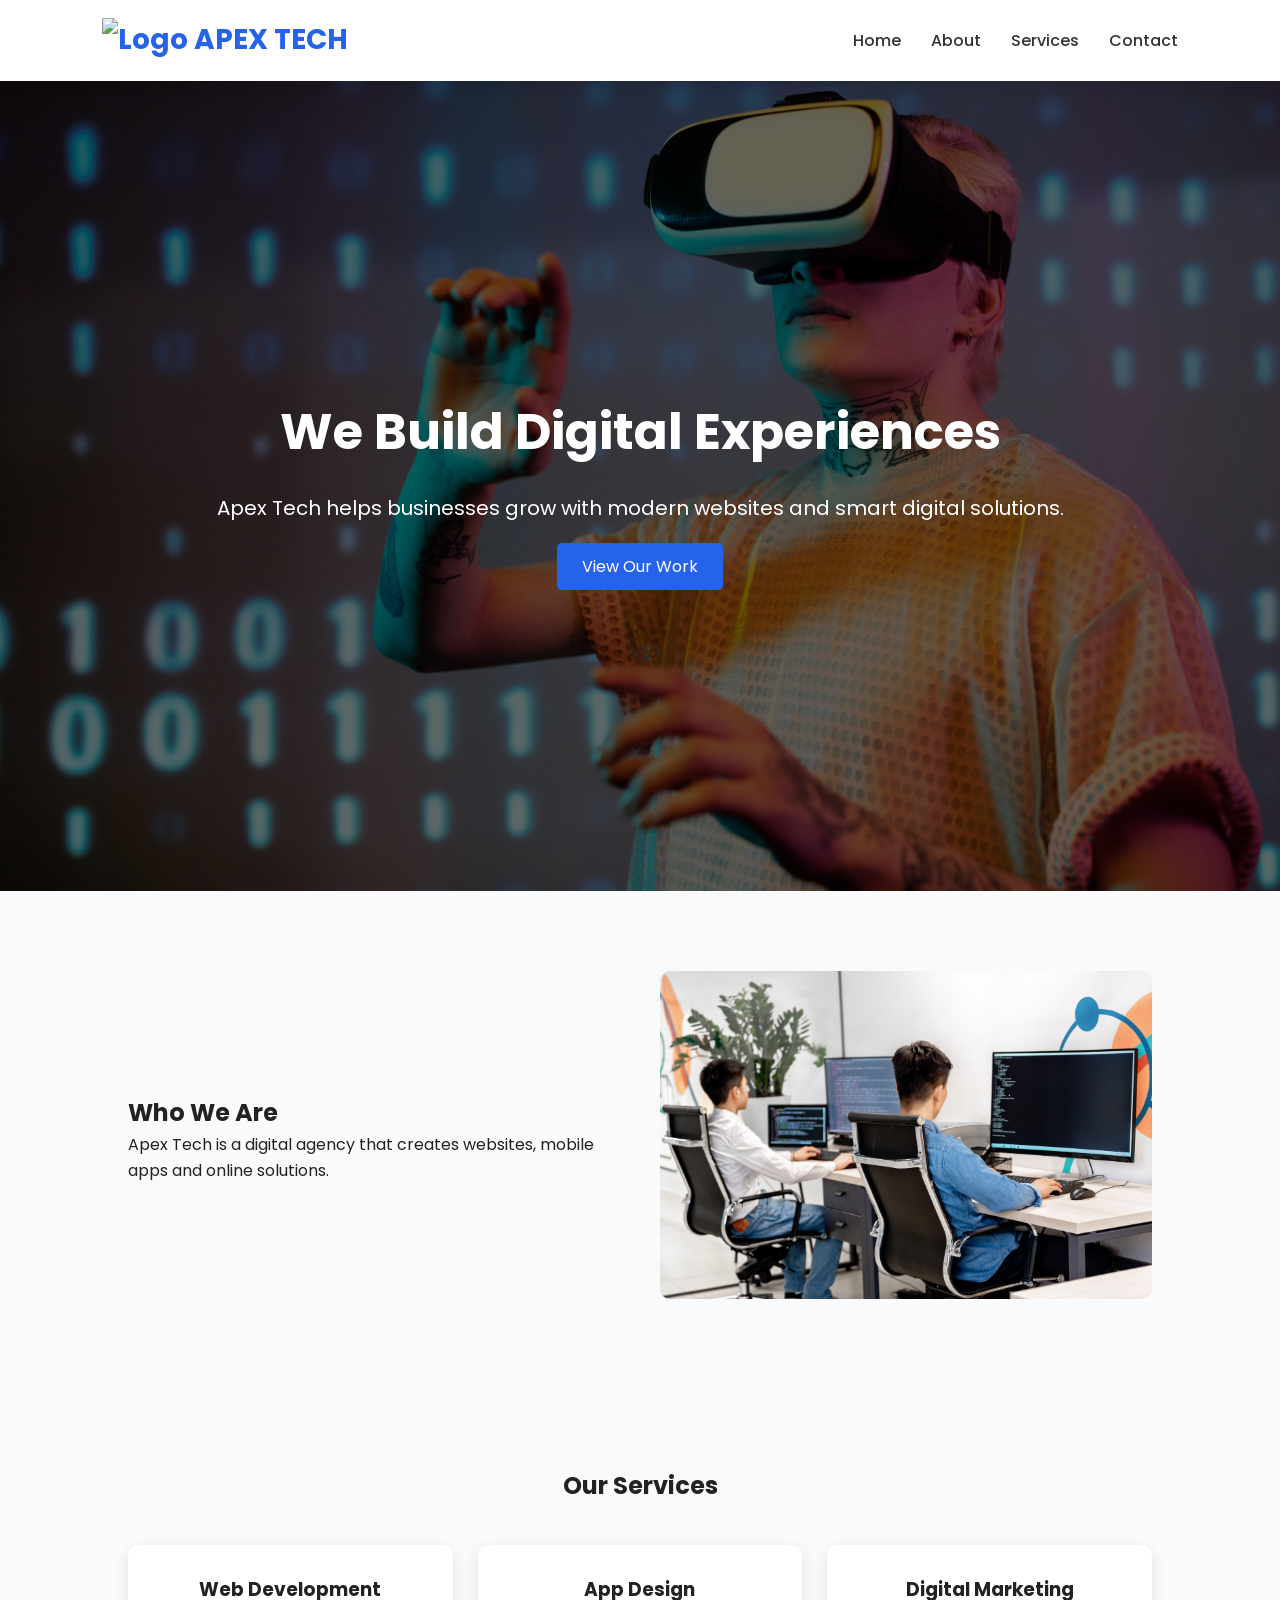
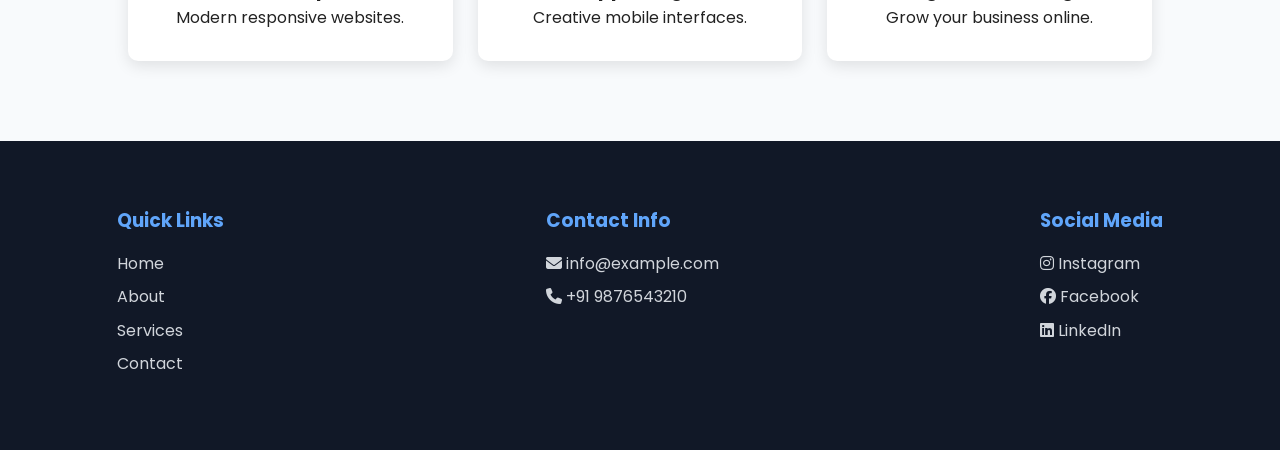
==== index.html @ 0c4db09b "Add files via upload" ====
<!DOCTYPE html>
<html lang="en">
<head>
    <meta charset="UTF-8">
    <meta name="viewport" content="width=device-width, initial-scale=1.0">
    <title>Agency Website</title>


    <link rel="stylesheet" href="css/style.css">
    <link rel="stylesheet" href="https://cdnjs.cloudflare.com/ajax/libs/font-awesome/6.7.2/css/all.min.css">
</head>
<body>

    <!--Navbar-->
   <nav class="navbar">

    <div class="logo">
        <img src="assets/logo.png" alt="Logo">
        <span>APEX TECH</span>
    </div>

    <ul class="nav-links">
        <li><a href="index.html">Home</a></li>
        <li><a href="about.html">About</a></li>
        <li><a href="services.html">Services</a></li>
        <li><a href="contact.html">Contact</a></li>
    </ul>

</nav>
  

   <!-- Hero Section -->

<section class="hero">

    <div class="hero-content">

        <h1>We Build Digital Experiences</h1>

        <p>
            Apex Tech helps businesses grow with modern websites
            and smart digital solutions.
        </p>

        <a href="#" class="hero-btn">View Our Work</a>

    </div>

</section>

<!-- About Section -->

<section class="about">

    <div class="about-text">

        <h2>Who We Are</h2>

        <p>
            Apex Tech is a digital agency that creates websites,
            mobile apps and online solutions.
        </p>

    </div>

    <div class="about-image">

        <img src="assets/about.jpg" alt="About">

    </div>

</section>

<!-- Services -->

<section class="services">

    <h2>Our Services</h2>

    <div class="service-grid">

        <div class="card">
            <h3>Web Development</h3>
            <p>Modern responsive websites.</p>
        </div>

        <div class="card">
            <h3>App Design</h3>
            <p>Creative mobile interfaces.</p>
        </div>

        <div class="card">
            <h3>Digital Marketing</h3>
            <p>Grow your business online.</p>
        </div>

    </div>

</section>

    <!--Footer-->
    <footer class="footer">
        <div class="footer-section">
            <h3>Quick Links</h3>
            <p>Home</p>
            <p>About</p>
            <p>Services</p>
            <p>Contact</p>
        </div>

        <div class="footer-section">
            <h3>Contact Info</h3>
            <p><i class="fa-solid fa-envelope"></i> info@example.com</p>
            <p><i class="fa-solid fa-phone"></i> +91 9876543210</p>
        </div>

        <div class="footer-section">
         <h3>Social Media</h3>
           <p><i class="fa-brands fa-instagram"></i> Instagram</p>
           <p><i class="fa-brands fa-facebook"></i> Facebook</p>
           <p><i class="fa-brands fa-linkedin"></i> LinkedIn</p>
        </div>
    </footer>


    <script src="js/script.js"></script>

</body>
</html>
---- css/style.css ----
@import url('https://fonts.googleapis.com/css2?family=Poppins:wght@300;400;500;600;700&display=swap');


* {
    margin: 0;
    padding: 0;
    box-sizing: border-box;
}


body {
    font-family: 'Poppins', sans-serif;
    background-color: #f8fafc;
    color: #222;
    line-height: 1.6;
}



.navbar {
    display: flex;
    justify-content: space-between;
    align-items: center;

    padding: 18px 8%;
    background: #ffffff;

    box-shadow: 0 2px 15px rgba(0, 0, 0, 0.08);

    position: sticky;
    top: 0;
}

.logo {
    font-size: 28px;
    font-weight: 700;
    color: #2563eb;
    cursor: pointer;
}

.nav-links {
    display: flex;
    list-style: none;
    gap: 30px;
}

.nav-links a {
    text-decoration: none;
    color: #333;
    font-weight: 500;
    transition: 0.3s;
}

.nav-links a:hover {
    color: #2563eb;
}



.content h1 {
    font-size: 45px;
    margin-bottom: 20px;
}

.content p {
    font-size: 18px;
    color: #666;
}


.footer {
    display: flex;
    justify-content: space-between;
    flex-wrap: wrap;

    padding: 50px 8%;

    background-color: #111827;
    color: white;
}

.footer-section {
    margin: 15px;
}

.footer-section h3 {
    margin-bottom: 15px;
    color: #60a5fa;
}

.footer-section p {
    margin-bottom: 8px;
    color: #d1d5db;
    cursor: pointer;
    transition: 0.3s;
}

.footer-section p:hover {
    color: white;
}


@media (max-width: 768px) {

    .navbar {
        flex-direction: column;
        gap: 15px;
    }

    .nav-links {
        flex-direction: column;
        align-items: center;
        gap: 15px;
    }

    .content h1 {
        font-size: 32px;
    }

    .footer {
        flex-direction: column;
        text-align: center;
    }
}


.hero {
    height: 90vh;
    background: linear-gradient(rgba(0,0,0,0.6),
    rgba(0,0,0,0.6)),
    url("../assets/hero.jpg");

    background-size: cover;
    background-position: center;

    display: flex;
    justify-content: center;
    align-items: center;

    text-align: center;
    color: white;
}

.hero-content h1{
    font-size: 50px;
    margin-bottom: 20px;
}

.hero-content p{
    font-size: 20px;
    margin-bottom: 30px;
}

.hero-btn{
    text-decoration: none;
    background: #2563eb;
    color: white;
    padding: 12px 25px;
    border-radius: 5px;
}

.hero-btn:hover{
    background: #1d4ed8;
}


.about{
    display: flex;
    justify-content: space-between;
    align-items: center;

    gap: 40px;

    padding: 80px 10%;
}

.about-text{
    flex: 1;
}

.about-image{
    flex: 1;
}

.about-image img{
    width: 100%;
    border-radius: 10px;
}


.services{
    padding: 80px 10%;
    text-align: center;
}

.services h2{
    margin-bottom: 40px;
}

.service-grid{
    display: grid;

    grid-template-columns:
    repeat(auto-fit,minmax(250px,1fr));

    gap: 25px;
}

.card{
    background: white;
    padding: 30px;
    border-radius: 10px;

    box-shadow: 0 5px 15px rgba(0,0,0,0.1);
}

.card:hover{
    transform: translateY(-5px);
}


@media(max-width:768px){

    .about{
        flex-direction: column;
    }

    .hero-content h1{
        font-size: 35px;
    }

}
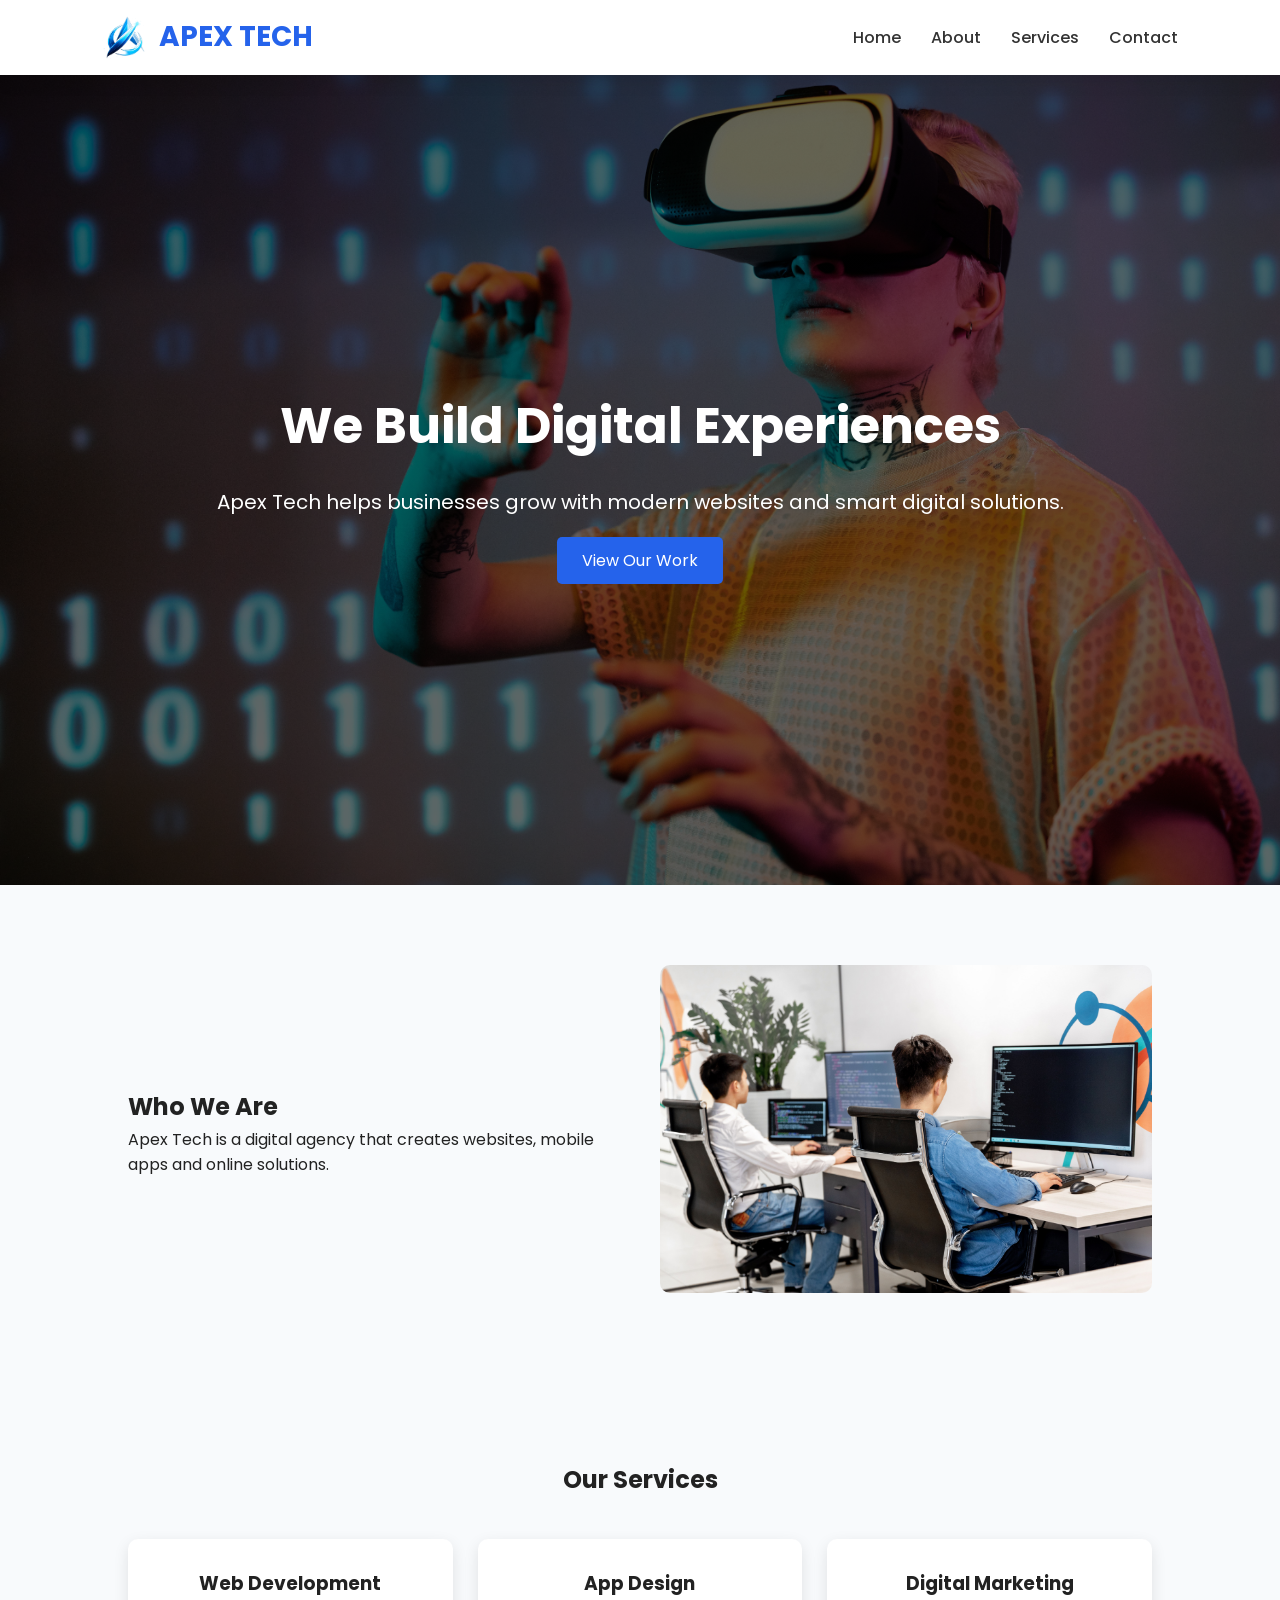
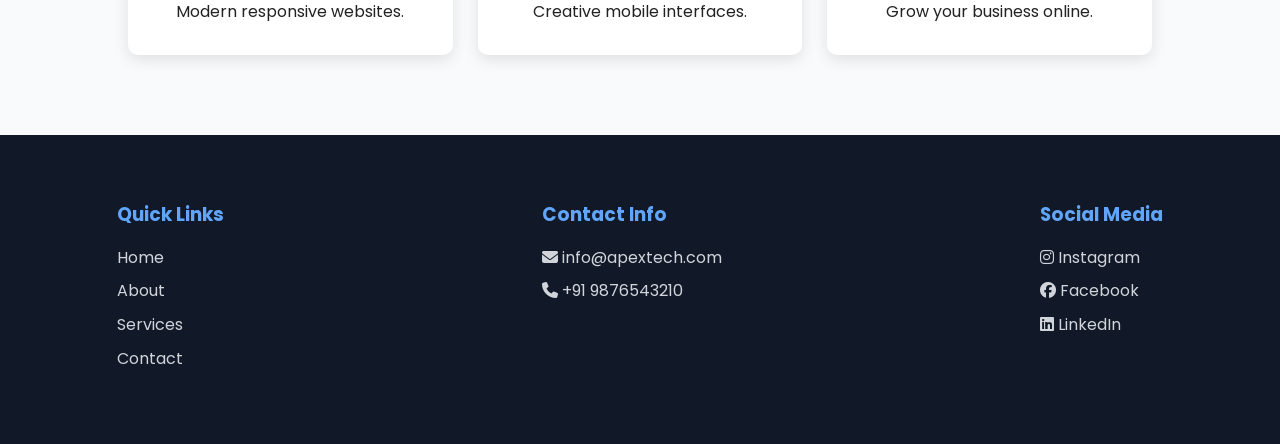
==== commit 24eaea26: "day 4" ====
--- a/index.html
+++ b/index.html
@@ -110,7 +110,7 @@
 
         <div class="footer-section">
             <h3>Contact Info</h3>
-            <p><i class="fa-solid fa-envelope"></i> info@example.com</p>
+            <p><i class="fa-solid fa-envelope"></i> info@apextech.com</p>
             <p><i class="fa-solid fa-phone"></i> +91 9876543210</p>
         </div>
 
--- a/css/style.css
+++ b/css/style.css
@@ -17,26 +17,40 @@
 
 
 
-.navbar {
+.navbar{
     display: flex;
     justify-content: space-between;
     align-items: center;
 
-    padding: 18px 8%;
-    background: #ffffff;
-
-    box-shadow: 0 2px 15px rgba(0, 0, 0, 0.08);
+    padding: 15px 8%;
+
+    background: rgba(255,255,255,0.95);
+
+    backdrop-filter: blur(10px);
+
+    box-shadow: 0 4px 20px rgba(0,0,0,0.08);
 
     position: sticky;
     top: 0;
-}
-
-.logo {
+    z-index: 1000;
+}
+
+.logo{
+    display: flex;
+    align-items: center;
+    gap: 12px;
+
     font-size: 28px;
     font-weight: 700;
     color: #2563eb;
-    cursor: pointer;
-}
+}
+
+.logo img{
+   width: 45px;
+    height: 45px;
+    object-fit: contain;
+}
+
 
 .nav-links {
     display: flex;
@@ -53,18 +67,6 @@
 
 .nav-links a:hover {
     color: #2563eb;
-}
-
-
-
-.content h1 {
-    font-size: 45px;
-    margin-bottom: 20px;
-}
-
-.content p {
-    font-size: 18px;
-    color: #666;
 }
 
 
@@ -229,4 +231,218 @@
         font-size: 35px;
     }
 
+}
+
+@media(max-width:768px){
+
+    .about{
+        flex-direction: column;
+    }
+
+    .hero-content h1{
+        font-size: 35px;
+    }
+
+}
+
+/* About & Services Banner */
+
+.page-banner{
+    text-align: center;
+    padding: 80px 20px;
+    background: #2563eb;
+    color: white;
+}
+
+.page-banner h1{
+    margin-bottom: 10px;
+}
+
+/* About Company */
+
+.about-company{
+    padding: 80px 10%;
+}
+
+.about-company h2{
+    margin-bottom: 15px;
+    color: #0051ff;
+}
+
+.about-company p{
+    margin-bottom: 30px;
+}
+
+/* Team Section */
+
+.team{
+    padding: 80px 10%;
+    text-align: center;
+}
+
+.team-grid{
+    display: grid;
+    grid-template-columns: repeat(auto-fit, minmax(220px,1fr));
+    gap: 25px;
+    margin-top: 40px;
+}
+
+.team img{
+    width: 100%;
+    border-radius: 10px;
+    margin-bottom: 15px;
+}
+
+/* Process Section */
+
+.process{
+    padding: 80px 10%;
+    text-align: center;
+}
+
+.process-container{
+    display: flex;
+    justify-content: space-between;
+    gap: 20px;
+    flex-wrap: wrap;
+    margin-top: 40px;
+}
+
+.step{
+    flex: 1;
+    min-width: 220px;
+    background: white;
+    padding: 20px;
+    border-radius: 10px;
+    box-shadow: 0 5px 15px rgba(0,0,0,0.1);
+}
+
+.step h3{
+    margin-bottom: 10px;
+}
+
+/* Contact Page */
+
+.contact-section{
+    display:flex;
+    justify-content:space-between;
+    gap:40px;
+
+    padding:80px 10%;
+    flex-wrap:wrap;
+}
+
+.contact-form{
+    flex:1;
+    min-width:300px;
+}
+
+.contact-info{
+    flex: 1;
+    min-width: 250px;
+
+    background: white;
+    padding: 30px;
+    border-radius: 10px;
+
+    box-shadow: 0 5px 15px rgba(0,0,0,0.1);
+
+    height: fit-content;
+}
+
+
+.contact-info h2{
+    margin-bottom: 20px;
+    color: #2563eb;
+}
+
+.contact-info p{
+    margin-bottom: 15px;
+    font-size: 18px;
+}
+
+.contact-form form{
+    display:flex;
+    flex-direction:column;
+    gap:15px;
+}
+
+.contact-form input,
+.contact-form textarea{
+
+    width:100%;
+
+    padding:14px;
+
+    border:1px solid #d1d5db;
+
+    border-radius:8px;
+
+    font-family:'Poppins',sans-serif;
+
+    outline:none;
+
+    transition:0.3s;
+}
+
+.contact-form input:focus,
+.contact-form textarea:focus{
+
+    border-color:#2563eb;
+
+    box-shadow:0 0 5px rgba(37,99,235,0.3);
+}
+
+.map-section{
+    padding:0 10% 80px;
+}
+
+.map-section iframe{
+    width:100%;
+    height:400px;
+    border:none;
+    border-radius:10px;
+}
+
+/* Mobile Responsive */
+
+@media(max-width:768px){
+
+    .contact-section{
+        flex-direction:column;
+    }
+
+    .process-container{
+        flex-direction:column;
+    }
+
+    .hero-content h1{
+        font-size:35px;
+    }
+
+    .hero-content p{
+        font-size:16px;
+    }
+
+    .page-banner h1{
+        font-size:32px;
+    }
+
+    .services,
+    .team,
+    .about-company,
+    .contact-section{
+        padding:60px 5%;
+
+            .logo{
+        flex-direction: column;
+        text-align: center;
+    }
+
+    .logo img{
+        width: 60px;
+        height: 60px;
+    }
+    }
+
 }
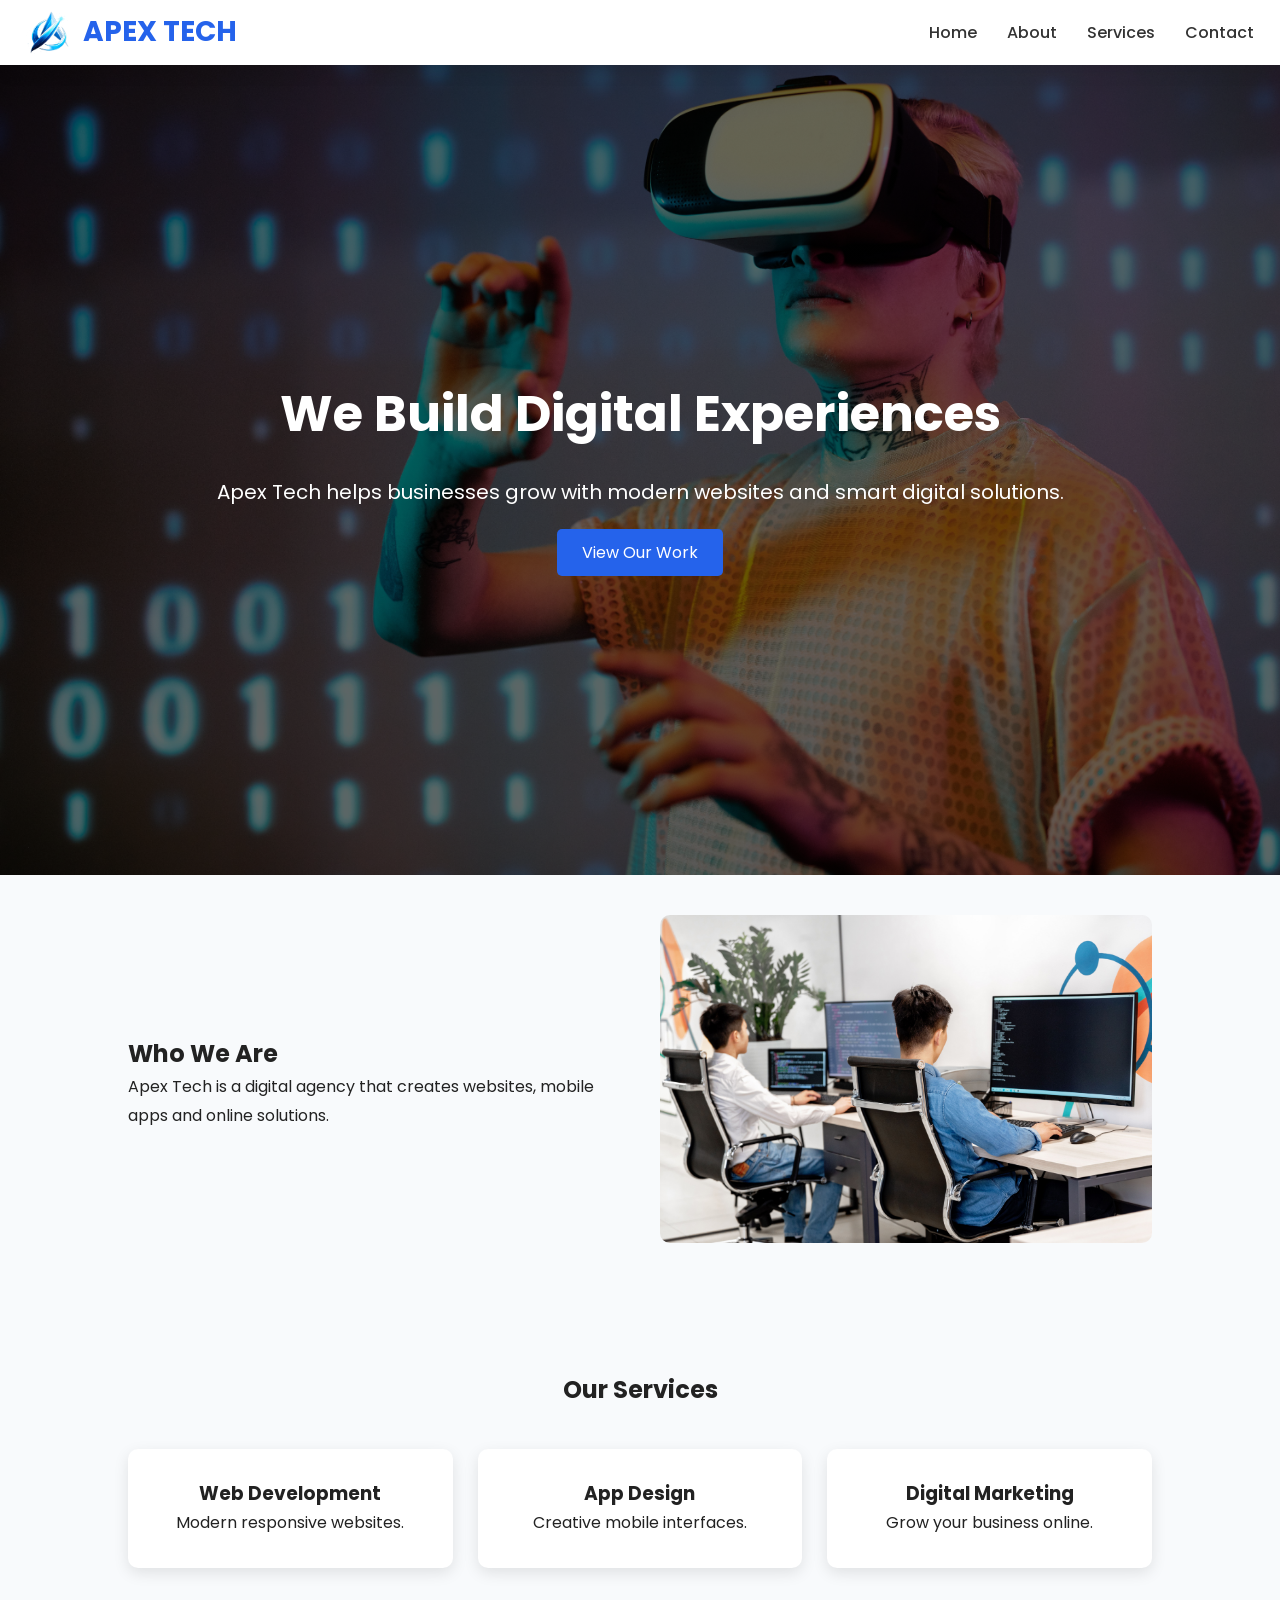
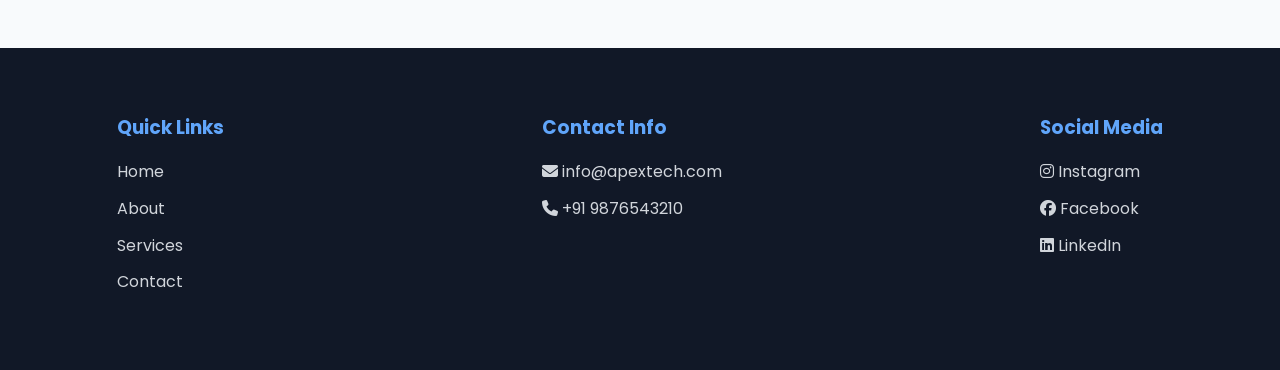
==== commit 111432ee: "day 5 complete" ====
--- a/index.html
+++ b/index.html
@@ -1,129 +1,131 @@
-<!DOCTYPE html>
+<!doctype html>
 <html lang="en">
-<head>
-    <meta charset="UTF-8">
-    <meta name="viewport" content="width=device-width, initial-scale=1.0">
+  <head>
+    <!-- Meta Information -->
+    <meta charset="UTF-8" />
+    <meta name="viewport" content="width=device-width, initial-scale=1.0" />
+
+    <!-- Page Title -->
     <title>Agency Website</title>
 
+    <!-- External CSS File -->
+    <link rel="stylesheet" href="css/style.css" />
 
-    <link rel="stylesheet" href="css/style.css">
-    <link rel="stylesheet" href="https://cdnjs.cloudflare.com/ajax/libs/font-awesome/6.7.2/css/all.min.css">
-</head>
-<body>
+    <!-- Font Awesome Icons -->
+    <link
+      rel="stylesheet"
+      href="https://cdnjs.cloudflare.com/ajax/libs/font-awesome/6.7.2/css/all.min.css"
+    />
+  </head>
 
-    <!--Navbar-->
-   <nav class="navbar">
+  <body>
+    <!-- Navbar Start -->
+    <nav class="navbar">
+      <div class="logo">
+        <img src="assets/logo.png" alt="Logo" />
+        <span>APEX TECH</span>
+      </div>
 
-    <div class="logo">
-        <img src="assets/logo.png" alt="Logo">
-        <span>APEX TECH</span>
-    </div>
-
-    <ul class="nav-links">
+      <ul class="nav-links">
         <li><a href="index.html">Home</a></li>
         <li><a href="about.html">About</a></li>
         <li><a href="services.html">Services</a></li>
         <li><a href="contact.html">Contact</a></li>
-    </ul>
+      </ul>
+    </nav>
+    <!-- Navbar End -->
 
-</nav>
-  
-
-   <!-- Hero Section -->
-
-<section class="hero">
-
-    <div class="hero-content">
-
+    <!-- Hero Section Start -->
+    <section class="hero">
+      <div class="hero-content">
         <h1>We Build Digital Experiences</h1>
 
         <p>
-            Apex Tech helps businesses grow with modern websites
-            and smart digital solutions.
+          Apex Tech helps businesses grow with modern websites and smart digital
+          solutions.
         </p>
 
-        <a href="#" class="hero-btn">View Our Work</a>
+        <a href="services.html" class="hero-btn">View Our Work</a>
+      </div>
+    </section>
+    <!-- Hero Section End -->
 
-    </div>
-
-</section>
-
-<!-- About Section -->
-
-<section class="about">
-
-    <div class="about-text">
-
+    <!-- About Section Start -->
+    <section class="about">
+      <div class="about-text">
         <h2>Who We Are</h2>
 
         <p>
-            Apex Tech is a digital agency that creates websites,
-            mobile apps and online solutions.
+          Apex Tech is a digital agency that creates websites, mobile apps and
+          online solutions.
         </p>
+      </div>
 
-    </div>
+      <div class="about-image">
+        <img src="assets/about.jpg" alt="About" />
+      </div>
+    </section>
+    <!-- About Section End -->
 
-    <div class="about-image">
+    <!-- Services Section Start -->
+    <section class="services">
+      <h2>Our Services</h2>
 
-        <img src="assets/about.jpg" alt="About">
-
-    </div>
-
-</section>
-
-<!-- Services -->
-
-<section class="services">
-
-    <h2>Our Services</h2>
-
-    <div class="service-grid">
-
+      <div class="service-grid">
+        <!-- Service Card 1 -->
         <div class="card">
-            <h3>Web Development</h3>
-            <p>Modern responsive websites.</p>
+          <h3>Web Development</h3>
+          <p>Modern responsive websites.</p>
         </div>
 
+        <!-- Service Card 2 -->
         <div class="card">
-            <h3>App Design</h3>
-            <p>Creative mobile interfaces.</p>
+          <h3>App Design</h3>
+          <p>Creative mobile interfaces.</p>
         </div>
 
+        <!-- Service Card 3 -->
         <div class="card">
-            <h3>Digital Marketing</h3>
-            <p>Grow your business online.</p>
+          <h3>Digital Marketing</h3>
+          <p>Grow your business online.</p>
         </div>
+      </div>
+    </section>
+    <!-- Services Section End -->
 
-    </div>
+    <!-- Footer Start -->
+    <footer class="footer">
+      <!-- Quick Links -->
+      <div class="footer-section">
+        <h3>Quick Links</h3>
 
-</section>
+        <p>Home</p>
+        <p>About</p>
+        <p>Services</p>
+        <p>Contact</p>
+      </div>
 
-    <!--Footer-->
-    <footer class="footer">
-        <div class="footer-section">
-            <h3>Quick Links</h3>
-            <p>Home</p>
-            <p>About</p>
-            <p>Services</p>
-            <p>Contact</p>
-        </div>
+      <!-- Contact Information -->
+      <div class="footer-section">
+        <h3>Contact Info</h3>
 
-        <div class="footer-section">
-            <h3>Contact Info</h3>
-            <p><i class="fa-solid fa-envelope"></i> info@apextech.com</p>
-            <p><i class="fa-solid fa-phone"></i> +91 9876543210</p>
-        </div>
+        <p><i class="fa-solid fa-envelope"></i> info@apextech.com</p>
 
-        <div class="footer-section">
-         <h3>Social Media</h3>
-           <p><i class="fa-brands fa-instagram"></i> Instagram</p>
-           <p><i class="fa-brands fa-facebook"></i> Facebook</p>
-           <p><i class="fa-brands fa-linkedin"></i> LinkedIn</p>
-        </div>
+        <p><i class="fa-solid fa-phone"></i> +91 9876543210</p>
+      </div>
+
+      <!-- Social Media Links -->
+      <div class="footer-section">
+        <h3>Social Media</h3>
+
+        <p><i class="fa-brands fa-instagram"></i> Instagram</p>
+        <p><i class="fa-brands fa-facebook"></i> Facebook</p>
+        <p><i class="fa-brands fa-linkedin"></i> LinkedIn</p>
+      </div>
     </footer>
+    <!-- Footer End -->
 
-
+    <!-- JavaScript File -->
     <script src="js/script.js"></script>
-
-</body>
-</html>+  </body>
+</html>
--- a/css/style.css
+++ b/css/style.css
@@ -1,448 +1,436 @@
-@import url('https://fonts.googleapis.com/css2?family=Poppins:wght@300;400;500;600;700&display=swap');
-
+@import url("https://fonts.googleapis.com/css2?family=Poppins:wght@300;400;500;600;700&display=swap");
 
 * {
-    margin: 0;
-    padding: 0;
-    box-sizing: border-box;
-}
-
+  margin: 0;
+  padding: 0;
+  box-sizing: border-box;
+}
 
 body {
-    font-family: 'Poppins', sans-serif;
-    background-color: #f8fafc;
-    color: #222;
-    line-height: 1.6;
-}
-
-
-
-.navbar{
-    display: flex;
-    justify-content: space-between;
+  font-family: "Poppins", sans-serif;
+  background-color: #f8fafc;
+  color: #222;
+  line-height: 1.6;
+}
+
+.navbar {
+  display: flex;
+  justify-content: space-between;
+  align-items: center;
+
+  padding: 10px 2%;
+
+  background: rgba(255, 255, 255, 0.95);
+
+  backdrop-filter: blur(10px);
+
+  box-shadow: 0 4px 20px rgba(0, 0, 0, 0.08);
+
+  position: sticky;
+  top: 0;
+  z-index: 1000;
+}
+
+.logo {
+  display: flex;
+  align-items: center;
+  gap: 12px;
+
+  font-size: 28px;
+  font-weight: 700;
+  color: #2563eb;
+}
+
+.logo img {
+  width: 45px;
+  height: 45px;
+  object-fit: contain;
+}
+
+.nav-links {
+  display: flex;
+  list-style: none;
+  gap: 30px;
+}
+
+.nav-links a {
+  text-decoration: none;
+  color: #333;
+  font-weight: 500;
+
+  transition: all 0.3s ease;
+}
+
+.nav-links a:hover {
+  color: #2563eb;
+  transform: translateY(-2px);
+}
+
+.footer {
+  display: flex;
+  justify-content: space-between;
+  flex-wrap: wrap;
+
+  padding: 50px 8%;
+
+  background-color: #111827;
+  color: white;
+}
+
+.footer-section {
+  margin: 15px;
+}
+
+.footer-section h3 {
+  margin-bottom: 15px;
+  color: #60a5fa;
+}
+
+.footer-section p {
+  margin-bottom: 8px;
+  color: #d1d5db;
+  cursor: pointer;
+  transition: 0.3s;
+}
+
+.footer-section p:hover {
+  color: white;
+}
+
+.hero {
+  height: 90vh;
+  background:
+    linear-gradient(rgba(0, 0, 0, 0.6), rgba(0, 0, 0, 0.6)),
+    url("../assets/hero.jpg");
+
+  background-size: cover;
+  background-position: center;
+
+  display: flex;
+  justify-content: center;
+  align-items: center;
+
+  text-align: center;
+  color: white;
+}
+
+.hero-content h1 {
+  font-size: 50px;
+  margin-bottom: 20px;
+}
+
+.hero-content p {
+  font-size: 20px;
+  margin-bottom: 30px;
+}
+
+.hero-btn {
+  text-decoration: none;
+  background: #2563eb;
+  color: white;
+  padding: 12px 25px;
+  border-radius: 5px;
+
+  transition: all 0.3s ease;
+}
+
+.hero-btn:hover {
+  background: #1d4ed8;
+  transform: translateY(-3px);
+}
+
+.about {
+  display: flex;
+  justify-content: space-between;
+  align-items: center;
+
+  gap: 40px;
+
+  padding: 40px 10%;
+}
+
+.about-text {
+  flex: 1;
+}
+
+.about-image {
+  flex: 1;
+}
+
+.about-image img {
+  width: 100%;
+  border-radius: 10px;
+}
+
+.services {
+  padding: 80px 10%;
+  text-align: center;
+}
+
+.services h2 {
+  margin-bottom: 40px;
+}
+
+.service-grid {
+  display: grid;
+
+  grid-template-columns: repeat(auto-fit, minmax(250px, 1fr));
+
+  gap: 25px;
+}
+
+.card {
+  background: white;
+  padding: 30px;
+  border-radius: 10px;
+  box-shadow: 0 5px 15px rgba(0, 0, 0, 0.1);
+
+  transition: all 0.3s ease;
+}
+
+.card:hover {
+  transform: translateY(-10px) scale(1.03);
+  box-shadow: 0 10px 25px rgba(0, 0, 0, 0.2);
+}
+
+/* About & Services Banner */
+
+.page-banner {
+  text-align: center;
+  padding: 80px 20px;
+  background: #2563eb;
+  color: white;
+}
+
+.page-banner h1 {
+  margin-bottom: 10px;
+}
+
+/* About Company */
+
+.about-company {
+  padding: 80px 10%;
+}
+
+.about-company h2 {
+  margin-bottom: 15px;
+  color: #0051ff;
+}
+
+.about-company p {
+  margin-bottom: 30px;
+}
+
+/* Team Section */
+
+.team {
+  padding: 80px 10%;
+  text-align: center;
+}
+
+.team-grid {
+  display: grid;
+  grid-template-columns: repeat(auto-fit, minmax(220px, 1fr));
+  gap: 25px;
+  margin-top: 40px;
+}
+
+.team img {
+  width: 100%;
+  border-radius: 10px;
+  margin-bottom: 15px;
+}
+
+/* Process Section */
+
+.process {
+  padding: 80px 10%;
+  text-align: center;
+}
+
+.process-container {
+  display: flex;
+  justify-content: space-between;
+  gap: 20px;
+  flex-wrap: wrap;
+  margin-top: 40px;
+}
+
+.step {
+  flex: 1;
+  min-width: 220px;
+  background: white;
+  padding: 20px;
+  border-radius: 10px;
+  box-shadow: 0 5px 15px rgba(0, 0, 0, 0.1);
+
+  transition: all 0.3s ease;
+}
+
+.step:hover {
+  transform: translateY(-8px);
+  box-shadow: 0 10px 25px rgba(0, 0, 0, 0.2);
+}
+.step h3 {
+  margin-bottom: 10px;
+}
+
+/* Contact Page */
+
+.contact-section {
+  display: flex;
+  justify-content: space-between;
+  gap: 40px;
+
+  padding: 80px 10%;
+  flex-wrap: wrap;
+}
+
+.contact-form {
+  flex: 1;
+  min-width: 300px;
+}
+
+.contact-info {
+  flex: 1;
+  min-width: 250px;
+
+  background: white;
+  padding: 30px;
+  border-radius: 10px;
+
+  box-shadow: 0 5px 15px rgba(0, 0, 0, 0.1);
+
+  height: fit-content;
+}
+
+.contact-info h2 {
+  margin-bottom: 20px;
+  color: #2563eb;
+}
+
+.contact-info p {
+  margin-bottom: 15px;
+  font-size: 18px;
+}
+
+.contact-form form {
+  display: flex;
+  flex-direction: column;
+  gap: 15px;
+}
+
+.contact-form input,
+.contact-form textarea {
+  width: 100%;
+
+  padding: 14px;
+
+  border: 1px solid #d1d5db;
+
+  border-radius: 8px;
+
+  font-family: "Poppins", sans-serif;
+
+  outline: none;
+
+  transition: 0.3s;
+}
+
+.contact-form input:focus,
+.contact-form textarea:focus {
+  border-color: #2563eb;
+
+  box-shadow: 0 0 5px rgba(37, 99, 235, 0.3);
+}
+
+.map-section {
+  padding: 0 10% 80px;
+}
+
+.map-section iframe {
+  width: 100%;
+  height: 400px;
+  border: none;
+  border-radius: 10px;
+}
+
+/* Responsive Design */
+
+@media (max-width: 768px) {
+  .navbar {
+    flex-direction: column;
+    gap: 15px;
+  }
+
+  .nav-links {
+    flex-direction: column;
     align-items: center;
-
-    padding: 15px 8%;
-
-    background: rgba(255,255,255,0.95);
-
-    backdrop-filter: blur(10px);
-
-    box-shadow: 0 4px 20px rgba(0,0,0,0.08);
-
-    position: sticky;
-    top: 0;
-    z-index: 1000;
-}
-
-.logo{
-    display: flex;
-    align-items: center;
-    gap: 12px;
-
-    font-size: 28px;
-    font-weight: 700;
-    color: #2563eb;
-}
-
-.logo img{
-   width: 45px;
-    height: 45px;
-    object-fit: contain;
-}
-
-
-.nav-links {
-    display: flex;
-    list-style: none;
-    gap: 30px;
-}
-
-.nav-links a {
-    text-decoration: none;
-    color: #333;
-    font-weight: 500;
-    transition: 0.3s;
-}
-
-.nav-links a:hover {
-    color: #2563eb;
-}
-
-
-.footer {
-    display: flex;
-    justify-content: space-between;
-    flex-wrap: wrap;
-
-    padding: 50px 8%;
-
-    background-color: #111827;
-    color: white;
-}
-
-.footer-section {
-    margin: 15px;
-}
-
-.footer-section h3 {
-    margin-bottom: 15px;
-    color: #60a5fa;
-}
-
-.footer-section p {
-    margin-bottom: 8px;
-    color: #d1d5db;
-    cursor: pointer;
-    transition: 0.3s;
-}
-
-.footer-section p:hover {
-    color: white;
-}
-
-
-@media (max-width: 768px) {
-
-    .navbar {
-        flex-direction: column;
-        gap: 15px;
-    }
-
-    .nav-links {
-        flex-direction: column;
-        align-items: center;
-        gap: 15px;
-    }
-
-    .content h1 {
-        font-size: 32px;
-    }
-
-    .footer {
-        flex-direction: column;
-        text-align: center;
-    }
-}
-
-
-.hero {
-    height: 90vh;
-    background: linear-gradient(rgba(0,0,0,0.6),
-    rgba(0,0,0,0.6)),
-    url("../assets/hero.jpg");
-
-    background-size: cover;
-    background-position: center;
-
-    display: flex;
-    justify-content: center;
-    align-items: center;
-
+    gap: 15px;
+  }
+
+  .footer {
+    flex-direction: column;
     text-align: center;
-    color: white;
-}
-
-.hero-content h1{
-    font-size: 50px;
-    margin-bottom: 20px;
-}
-
-.hero-content p{
-    font-size: 20px;
-    margin-bottom: 30px;
-}
-
-.hero-btn{
-    text-decoration: none;
-    background: #2563eb;
-    color: white;
-    padding: 12px 25px;
-    border-radius: 5px;
-}
-
-.hero-btn:hover{
-    background: #1d4ed8;
-}
-
-
-.about{
-    display: flex;
-    justify-content: space-between;
-    align-items: center;
-
-    gap: 40px;
-
-    padding: 80px 10%;
-}
-
-.about-text{
-    flex: 1;
-}
-
-.about-image{
-    flex: 1;
-}
-
-.about-image img{
-    width: 100%;
-    border-radius: 10px;
-}
-
-
-.services{
-    padding: 80px 10%;
+  }
+
+  .about {
+    flex-direction: column;
+  }
+
+  .contact-section {
+    flex-direction: column;
+  }
+
+  .process-container {
+    flex-direction: column;
+  }
+
+  .hero-content h1 {
+    font-size: 35px;
+  }
+
+  .hero-content p {
+    font-size: 16px;
+  }
+
+  .page-banner h1 {
+    font-size: 32px;
+  }
+
+  .services,
+  .team,
+  .about-company,
+  .contact-section {
+    padding: 60px 5%;
+  }
+
+  .logo {
+    flex-direction: column;
     text-align: center;
-}
-
-.services h2{
-    margin-bottom: 40px;
-}
-
-.service-grid{
-    display: grid;
-
-    grid-template-columns:
-    repeat(auto-fit,minmax(250px,1fr));
-
-    gap: 25px;
-}
-
-.card{
-    background: white;
-    padding: 30px;
-    border-radius: 10px;
-
-    box-shadow: 0 5px 15px rgba(0,0,0,0.1);
-}
-
-.card:hover{
-    transform: translateY(-5px);
-}
-
-
-@media(max-width:768px){
-
-    .about{
-        flex-direction: column;
-    }
-
-    .hero-content h1{
-        font-size: 35px;
-    }
-
-}
-
-@media(max-width:768px){
-
-    .about{
-        flex-direction: column;
-    }
-
-    .hero-content h1{
-        font-size: 35px;
-    }
-
-}
-
-/* About & Services Banner */
-
-.page-banner{
-    text-align: center;
-    padding: 80px 20px;
-    background: #2563eb;
-    color: white;
-}
-
-.page-banner h1{
-    margin-bottom: 10px;
-}
-
-/* About Company */
-
-.about-company{
-    padding: 80px 10%;
-}
-
-.about-company h2{
-    margin-bottom: 15px;
-    color: #0051ff;
-}
-
-.about-company p{
-    margin-bottom: 30px;
-}
-
-/* Team Section */
-
-.team{
-    padding: 80px 10%;
-    text-align: center;
-}
-
-.team-grid{
-    display: grid;
-    grid-template-columns: repeat(auto-fit, minmax(220px,1fr));
-    gap: 25px;
-    margin-top: 40px;
-}
-
-.team img{
-    width: 100%;
-    border-radius: 10px;
-    margin-bottom: 15px;
-}
-
-/* Process Section */
-
-.process{
-    padding: 80px 10%;
-    text-align: center;
-}
-
-.process-container{
-    display: flex;
-    justify-content: space-between;
-    gap: 20px;
-    flex-wrap: wrap;
-    margin-top: 40px;
-}
-
-.step{
-    flex: 1;
-    min-width: 220px;
-    background: white;
-    padding: 20px;
-    border-radius: 10px;
-    box-shadow: 0 5px 15px rgba(0,0,0,0.1);
-}
-
-.step h3{
-    margin-bottom: 10px;
-}
-
-/* Contact Page */
-
-.contact-section{
-    display:flex;
-    justify-content:space-between;
-    gap:40px;
-
-    padding:80px 10%;
-    flex-wrap:wrap;
-}
-
-.contact-form{
-    flex:1;
-    min-width:300px;
-}
-
-.contact-info{
-    flex: 1;
-    min-width: 250px;
-
-    background: white;
-    padding: 30px;
-    border-radius: 10px;
-
-    box-shadow: 0 5px 15px rgba(0,0,0,0.1);
-
-    height: fit-content;
-}
-
-
-.contact-info h2{
-    margin-bottom: 20px;
-    color: #2563eb;
-}
-
-.contact-info p{
-    margin-bottom: 15px;
-    font-size: 18px;
-}
-
-.contact-form form{
-    display:flex;
-    flex-direction:column;
-    gap:15px;
-}
-
-.contact-form input,
-.contact-form textarea{
-
-    width:100%;
-
-    padding:14px;
-
-    border:1px solid #d1d5db;
-
-    border-radius:8px;
-
-    font-family:'Poppins',sans-serif;
-
-    outline:none;
-
-    transition:0.3s;
-}
-
-.contact-form input:focus,
-.contact-form textarea:focus{
-
-    border-color:#2563eb;
-
-    box-shadow:0 0 5px rgba(37,99,235,0.3);
-}
-
-.map-section{
-    padding:0 10% 80px;
-}
-
-.map-section iframe{
-    width:100%;
-    height:400px;
-    border:none;
-    border-radius:10px;
-}
-
-/* Mobile Responsive */
-
-@media(max-width:768px){
-
-    .contact-section{
-        flex-direction:column;
-    }
-
-    .process-container{
-        flex-direction:column;
-    }
-
-    .hero-content h1{
-        font-size:35px;
-    }
-
-    .hero-content p{
-        font-size:16px;
-    }
-
-    .page-banner h1{
-        font-size:32px;
-    }
-
-    .services,
-    .team,
-    .about-company,
-    .contact-section{
-        padding:60px 5%;
-
-            .logo{
-        flex-direction: column;
-        text-align: center;
-    }
-
-    .logo img{
-        width: 60px;
-        height: 60px;
-    }
-    }
-
-}+  }
+
+  .logo img {
+    width: 60px;
+    height: 60px;
+  }
+}
+
+.submit-btn {
+  transition: all 0.3s ease;
+}
+
+.submit-btn:hover {
+  background: #1d4ed8;
+  transform: translateY(-3px);
+}
+
+h1,
+h2,
+h3 {
+  font-weight: 700;
+}
+
+p {
+  line-height: 1.8;
+}
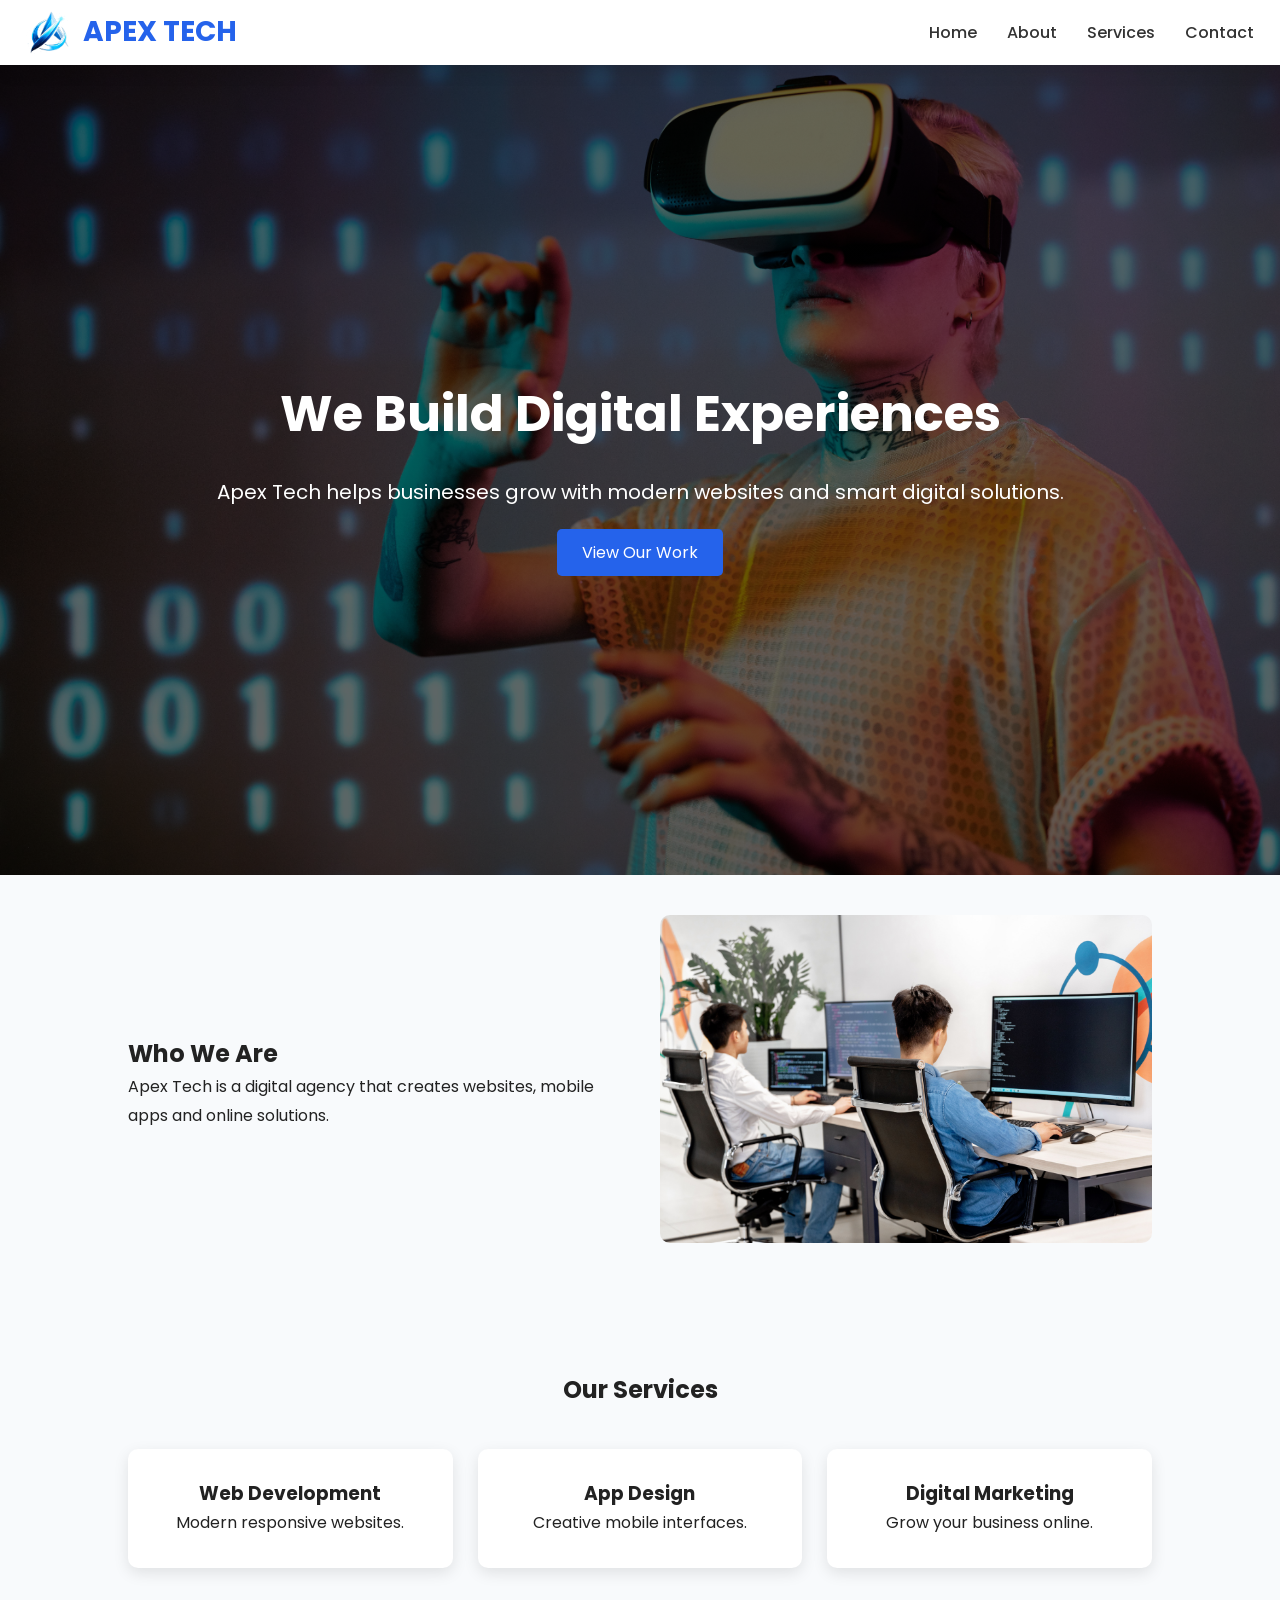
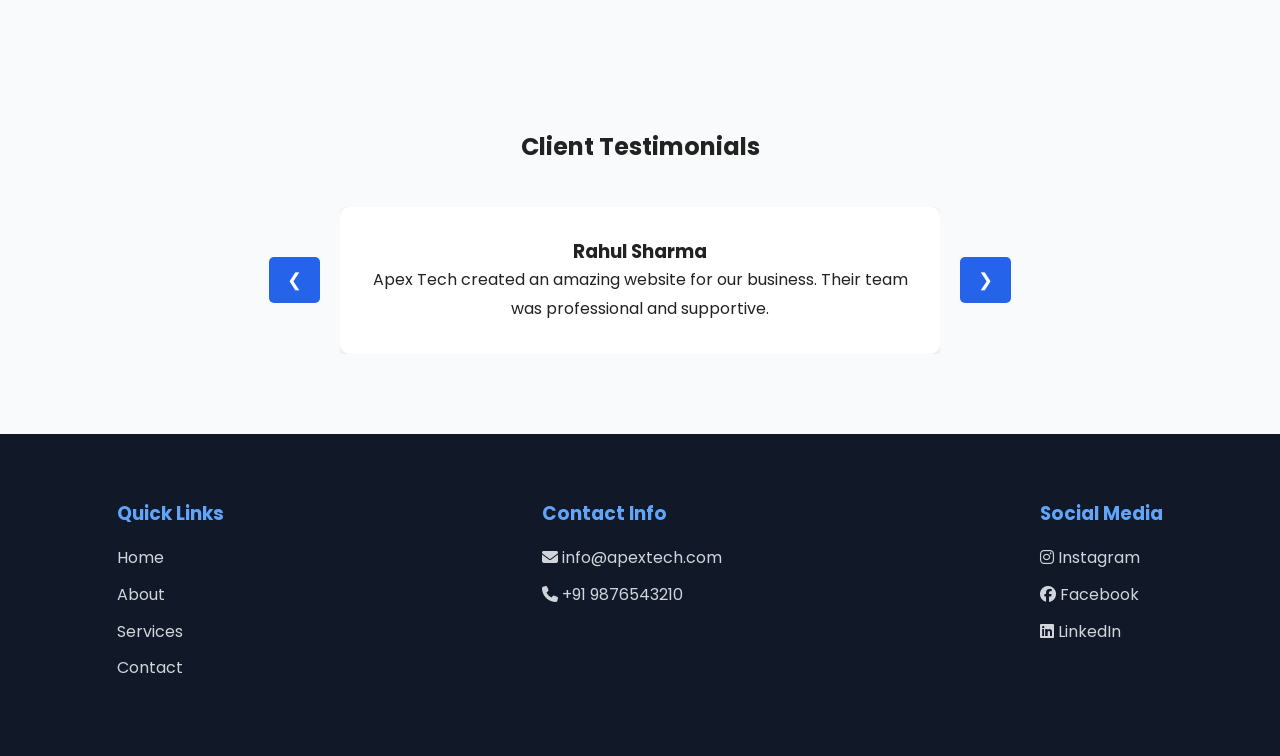
==== commit 64e1374d: "day 8 completed" ====
--- a/index.html
+++ b/index.html
@@ -32,6 +32,10 @@
         <li><a href="services.html">Services</a></li>
         <li><a href="contact.html">Contact</a></li>
       </ul>
+      <!-- Mobile Menu Icon -->
+      <div class="menu-toggle">
+        <i class="fa-solid fa-bars"></i>
+      </div>
     </nav>
     <!-- Navbar End -->
 
@@ -92,7 +96,53 @@
       </div>
     </section>
     <!-- Services Section End -->
+    <!-- Testimonials Section Start -->
 
+    <section class="testimonials">
+      <h2>Client Testimonials</h2>
+
+      <div class="slider-container">
+        <button class="prev-btn">&#10094;</button>
+
+        <div class="slider">
+          <div class="slide active">
+            <h3>Rahul Sharma</h3>
+            <p>
+              Apex Tech created an amazing website for our business. Their team
+              was professional and supportive.
+            </p>
+          </div>
+
+          <div class="slide">
+            <h3>Priya Patel</h3>
+            <p>
+              Excellent service and modern design. Highly recommended for
+              startups.
+            </p>
+          </div>
+
+          <div class="slide">
+            <h3>Amit Mehta</h3>
+            <p>
+              Great experience working with Apex Tech. Delivery was on time and
+              quality was excellent.
+            </p>
+          </div>
+
+          <div class="slide">
+            <h3>Neha Joshi</h3>
+            <p>
+              Very creative team and responsive support. We loved the final
+              product.
+            </p>
+          </div>
+        </div>
+
+        <button class="next-btn">&#10095;</button>
+      </div>
+    </section>
+
+    <!-- Testimonials Section End -->
     <!-- Footer Start -->
     <footer class="footer">
       <!-- Quick Links -->
--- a/css/style.css
+++ b/css/style.css
@@ -433,4 +433,121 @@
 
 p {
   line-height: 1.8;
-}
+} /* Hamburger Menu */
+
+.menu-toggle {
+  display: none;
+  font-size: 28px;
+  cursor: pointer;
+}
+
+@media (max-width: 768px) {
+  .navbar {
+    flex-direction: row;
+    justify-content: space-between;
+    align-items: center;
+    padding: 15px 5%;
+  }
+
+  .logo {
+    flex-direction: row;
+    text-align: left;
+  }
+
+  .logo img {
+    width: 45px;
+    height: 45px;
+  }
+
+  .menu-toggle {
+    display: block;
+    font-size: 30px;
+    cursor: pointer;
+  }
+
+  .nav-links {
+    display: none;
+  }
+
+  .nav-links.active {
+    display: flex;
+    flex-direction: column;
+    width: 100%;
+    text-align: center;
+    margin-top: 15px;
+  }
+}
+
+/* Validation Messages */
+
+.error {
+  color: red;
+  font-size: 14px;
+  display: block;
+  margin-top: -10px;
+  margin-bottom: 10px;
+}
+
+.input-error {
+  border: 2px solid red !important;
+}
+
+.success {
+  color: green;
+  font-size: 16px;
+  margin-top: 15px;
+  font-weight: 600;
+}
+/* Testimonials Section */
+
+.testimonials {
+  padding: 80px 10%;
+  text-align: center;
+}
+
+.slider-container {
+  display: flex;
+  align-items: center;
+  justify-content: center;
+  gap: 20px;
+  margin-top: 40px;
+}
+
+.slider {
+  width: 600px;
+  overflow: hidden;
+}
+
+.slide {
+  display: none;
+  background: white;
+  padding: 30px;
+  border-radius: 10px;
+  box-shadow: 0 5px 15px rgba(0, 0, 0, 0.1);
+}
+
+.slide.active {
+  display: block;
+}
+
+.prev-btn,
+.next-btn {
+  padding: 12px 18px;
+  border: none;
+  background: #2563eb;
+  color: white;
+  cursor: pointer;
+  border-radius: 5px;
+  font-size: 18px;
+}
+
+.prev-btn:hover,
+.next-btn:hover {
+  background: #1d4ed8;
+}
+
+@media (max-width: 768px) {
+  .slider {
+    width: 100%;
+  }
+}
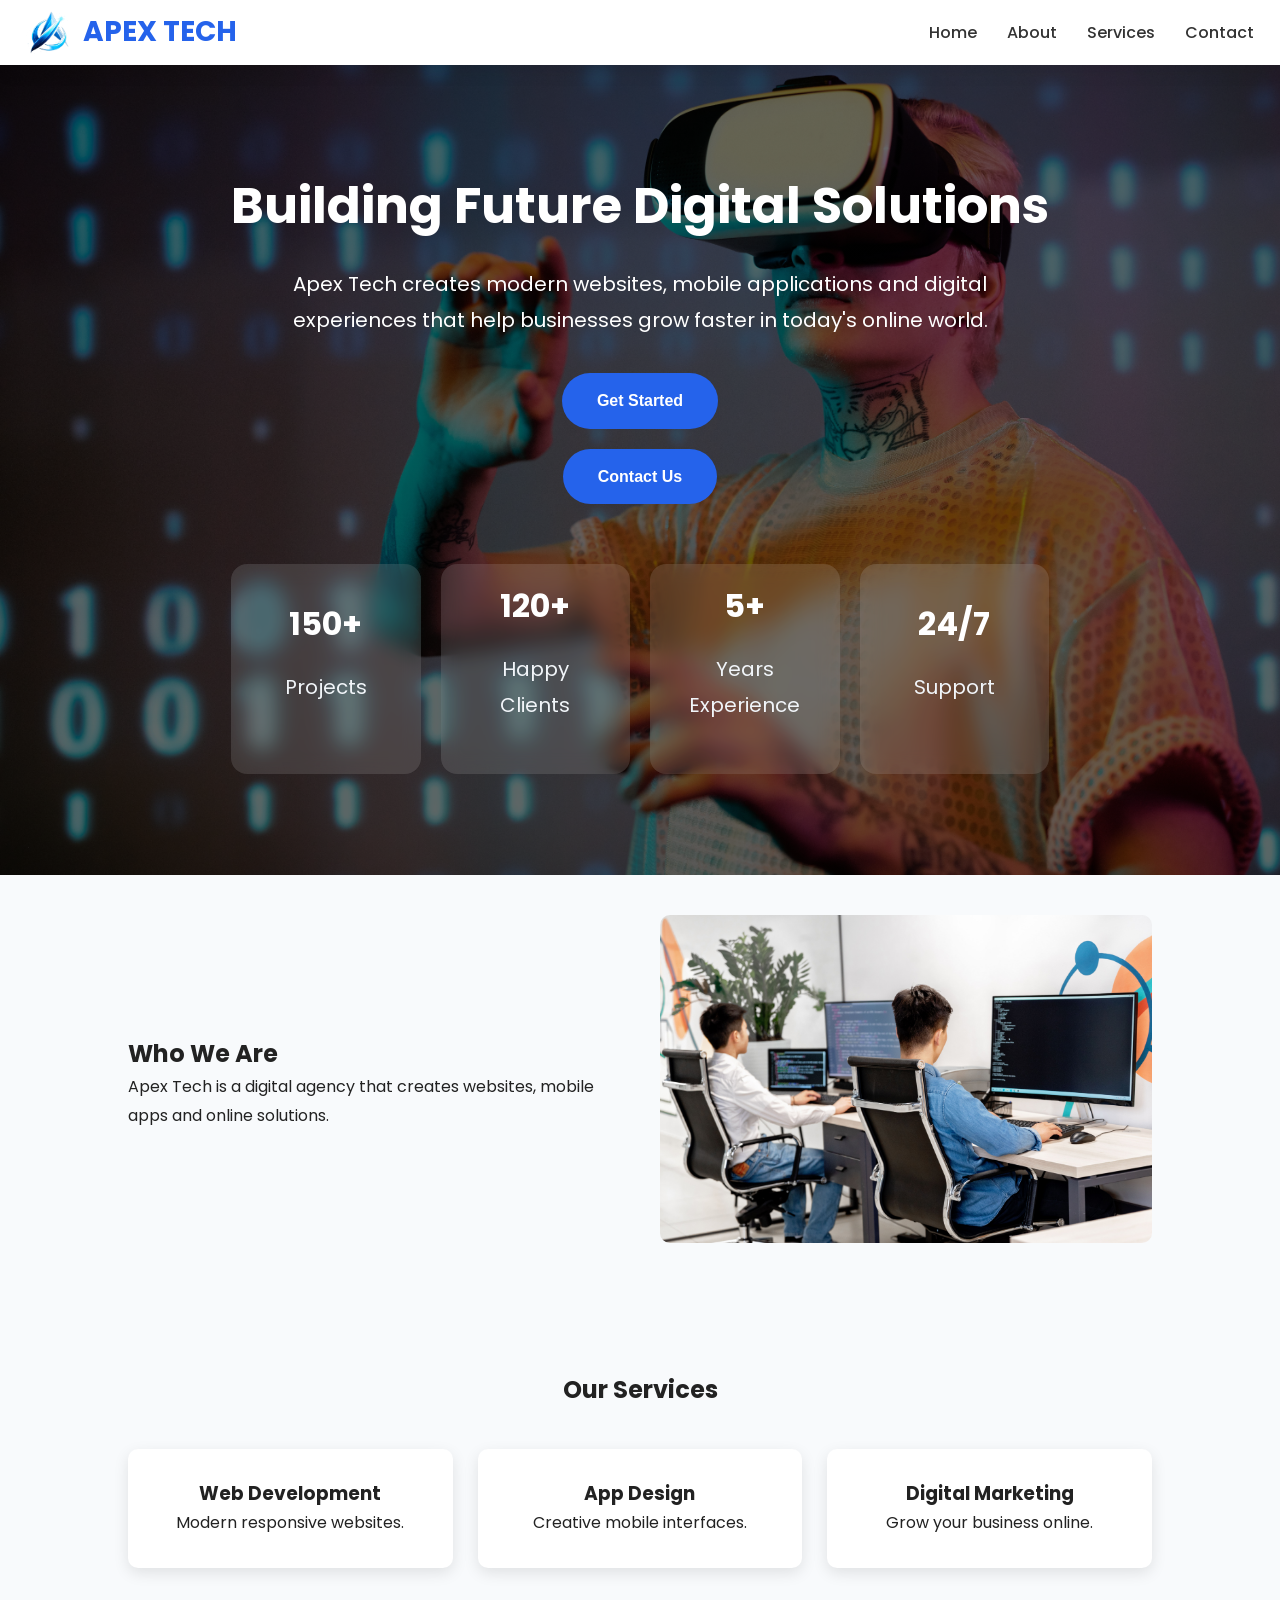
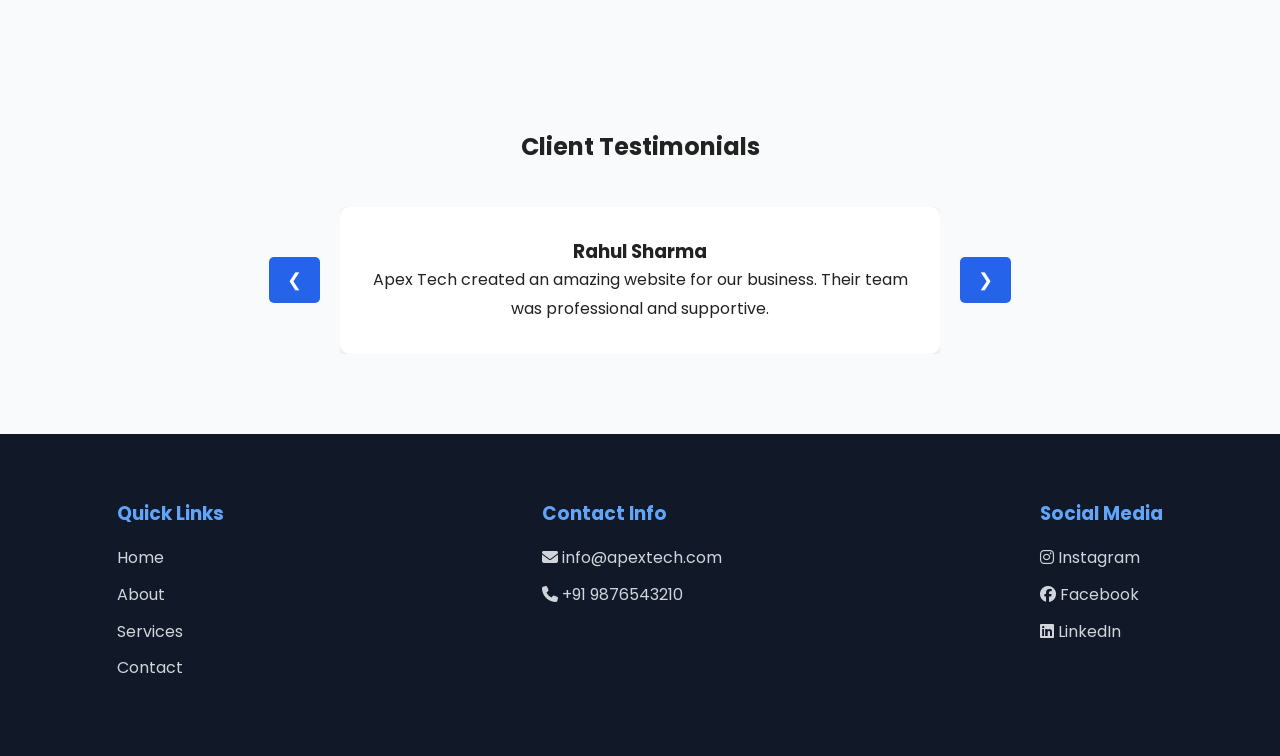
==== commit 0c44dfc9: "upgrade" ====
--- a/index.html
+++ b/index.html
@@ -40,18 +40,46 @@
     <!-- Navbar End -->
 
     <!-- Hero Section Start -->
+
     <section class="hero">
       <div class="hero-content">
-        <h1>We Build Digital Experiences</h1>
+        <h1>Building Future Digital Solutions</h1>
 
         <p>
-          Apex Tech helps businesses grow with modern websites and smart digital
-          solutions.
+          Apex Tech creates modern websites, mobile applications and digital
+          experiences that help businesses grow faster in today's online world.
         </p>
 
-        <a href="services.html" class="hero-btn">View Our Work</a>
-      </div>
-    </section>
+        <div class="hero-buttons">
+          <a href="services.html" class="hero-btn"> Get Started </a>
+
+          <a href="contact.html" class="hero-btn"> Contact Us </a>
+        </div>
+
+        <div class="hero-stats">
+          <div class="stat-box">
+            <h2>150+</h2>
+            <p>Projects</p>
+          </div>
+
+          <div class="stat-box">
+            <h2>120+</h2>
+            <p>Happy Clients</p>
+          </div>
+
+          <div class="stat-box">
+            <h2>5+</h2>
+            <p>Years Experience</p>
+          </div>
+
+          <div class="stat-box">
+            <h2>24/7</h2>
+            <p>Support</p>
+          </div>
+        </div>
+      </div>
+    </section>
+
     <!-- Hero Section End -->
 
     <!-- About Section Start -->
@@ -174,7 +202,11 @@
       </div>
     </footer>
     <!-- Footer End -->
-
+    <!-- Scroll To Top Button -->
+
+    <button id="topBtn">
+      <i class="fa-solid fa-arrow-up"></i>
+    </button>
     <!-- JavaScript File -->
     <script src="js/script.js"></script>
   </body>
--- a/css/style.css
+++ b/css/style.css
@@ -113,32 +113,118 @@
   text-align: center;
   color: white;
 }
-
+.hero-stats {
+  display: flex;
+
+  justify-content: center;
+
+  align-items: center;
+
+  gap: 25px;
+
+  margin-top: 60px;
+
+  flex-wrap: nowrap;
+}
+
+.stat-box {
+  width: 180px;
+  height: 210px;
+
+  display: flex;
+  flex-direction: column;
+  justify-content: center;
+  align-items: center;
+
+  padding: 25px;
+
+  border-radius: 16px;
+
+  background: rgba(255, 255, 255, 0.12);
+
+  backdrop-filter: blur(10px);
+
+  text-align: center;
+
+  transition: all 0.3s ease;
+}
+
+.stat-box:hover {
+  transform: translateY(-8px);
+
+  background: rgba(255, 255, 255, 0.18);
+}
+
+.stat-box:hover {
+  transform: translateY(-8px);
+  background: rgba(255, 255, 255, 0.2);
+}
+
+.stat-box h2 {
+  font-size: 32px;
+
+  color: white;
+}
+
+.stat-box p {
+  color: #f1f5f9;
+
+  margin-top: 8px;
+}
 .hero-content h1 {
   font-size: 50px;
   margin-bottom: 20px;
 }
 
 .hero-content p {
+  max-width: 750px;
+  margin: 20px auto 35px;
   font-size: 20px;
-  margin-bottom: 30px;
+  line-height: 1.8;
+}
+
+.hero-buttons {
+  display: flex;
+  justify-content: center;
+  gap: 20px;
+  margin-top: 35px;
 }
 
 .hero-btn {
+  display: inline-block;
+
+  background: #2563eb;
+
+  color: white;
+
+  padding: 15px 35px;
+
+  border-radius: 50px;
+
   text-decoration: none;
-  background: #2563eb;
-  color: white;
-  padding: 12px 25px;
-  border-radius: 5px;
-
-  transition: all 0.3s ease;
+
+  font-weight: 600;
+
+  transition: 0.3s ease;
 }
 
 .hero-btn:hover {
   background: #1d4ed8;
-  transform: translateY(-3px);
-}
-
+
+  transform: translateY(-5px);
+}
+
+.hero-btn-outline {
+  background: transparent;
+
+  border: 2px solid white;
+}
+
+.hero-btn-outline:hover {
+  background: white;
+
+  color: #2563eb;
+}
 .about {
   display: flex;
   justify-content: space-between;
@@ -433,7 +519,24 @@
 
 p {
   line-height: 1.8;
-} /* Hamburger Menu */
+}
+.hero-buttons {
+  flex-direction: column;
+
+  align-items: center;
+}
+
+.hero-stats {
+  gap: 20px;
+}
+
+.stat-box {
+  width: 100%;
+
+  max-width: 220px;
+}
+
+/* Hamburger Menu */
 
 .menu-toggle {
   display: none;
@@ -551,3 +654,93 @@
     width: 100%;
   }
 }
+/* Scroll To Top */
+
+#topBtn {
+  position: fixed;
+
+  bottom: 25px;
+
+  right: 25px;
+
+  width: 50px;
+
+  height: 50px;
+
+  border: none;
+
+  border-radius: 50%;
+
+  background: #2563eb;
+
+  color: white;
+
+  cursor: pointer;
+
+  display: none;
+
+  transition: all 0.3s ease;
+
+  z-index: 1000;
+}
+
+#topBtn:hover {
+  background: #1d4ed8;
+}
+/* Sticky Navbar */
+
+.navbar.sticky {
+  background: rgba(17, 24, 39, 0.95);
+  backdrop-filter: blur(10px);
+  transition: all 0.3s ease;
+}
+
+.navbar.sticky .nav-links a,
+.navbar.sticky .logo {
+  color: white;
+}
+/* FAQ Section */
+
+.faq {
+  padding: 80px 10%;
+}
+
+.faq h2 {
+  text-align: center;
+
+  margin-bottom: 40px;
+}
+
+.faq-item {
+  margin-bottom: 15px;
+
+  border-radius: 8px;
+
+  overflow: hidden;
+
+  box-shadow: 0 5px 15px rgba(0, 0, 0, 0.1);
+}
+
+.question {
+  background: #2563eb;
+
+  color: white;
+
+  padding: 18px;
+
+  cursor: pointer;
+
+  font-weight: 600;
+}
+
+.answer {
+  background: white;
+
+  padding: 18px;
+
+  display: none;
+}
+
+.answer.active {
+  display: block;
+}
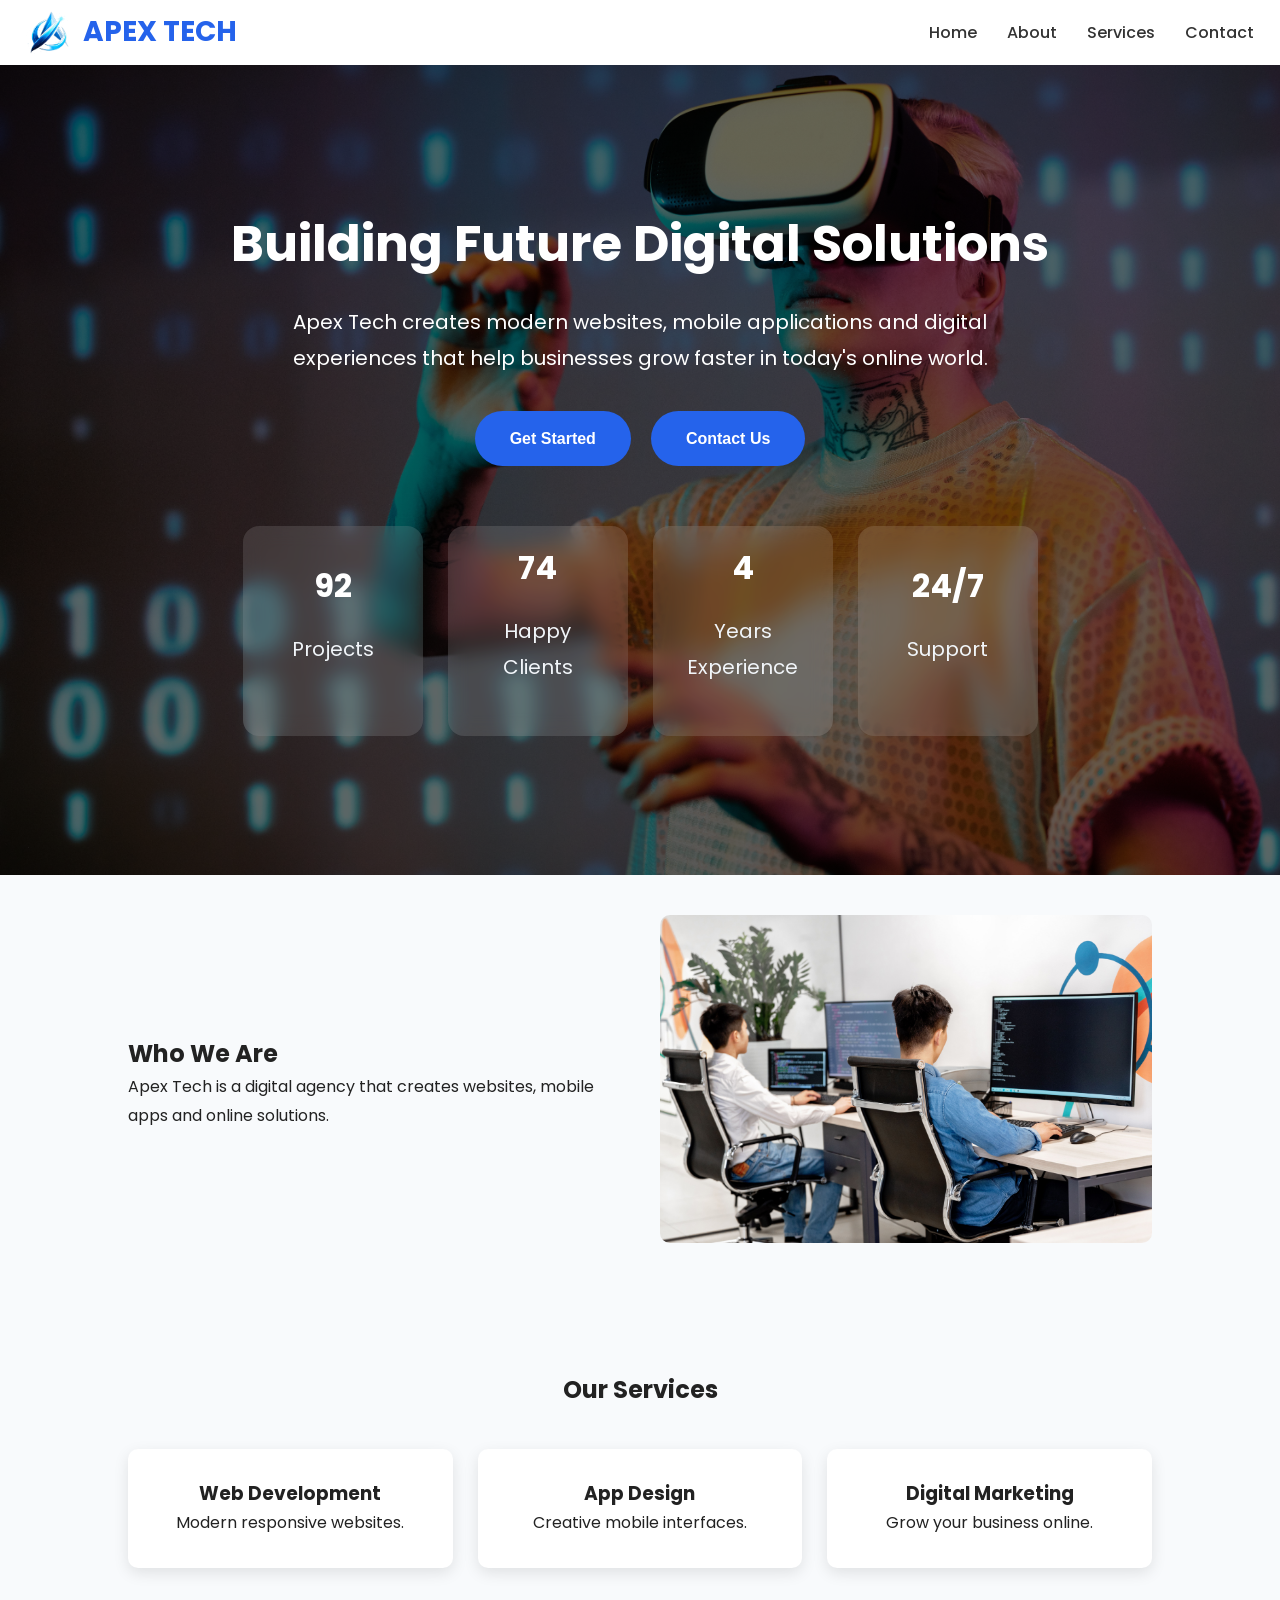
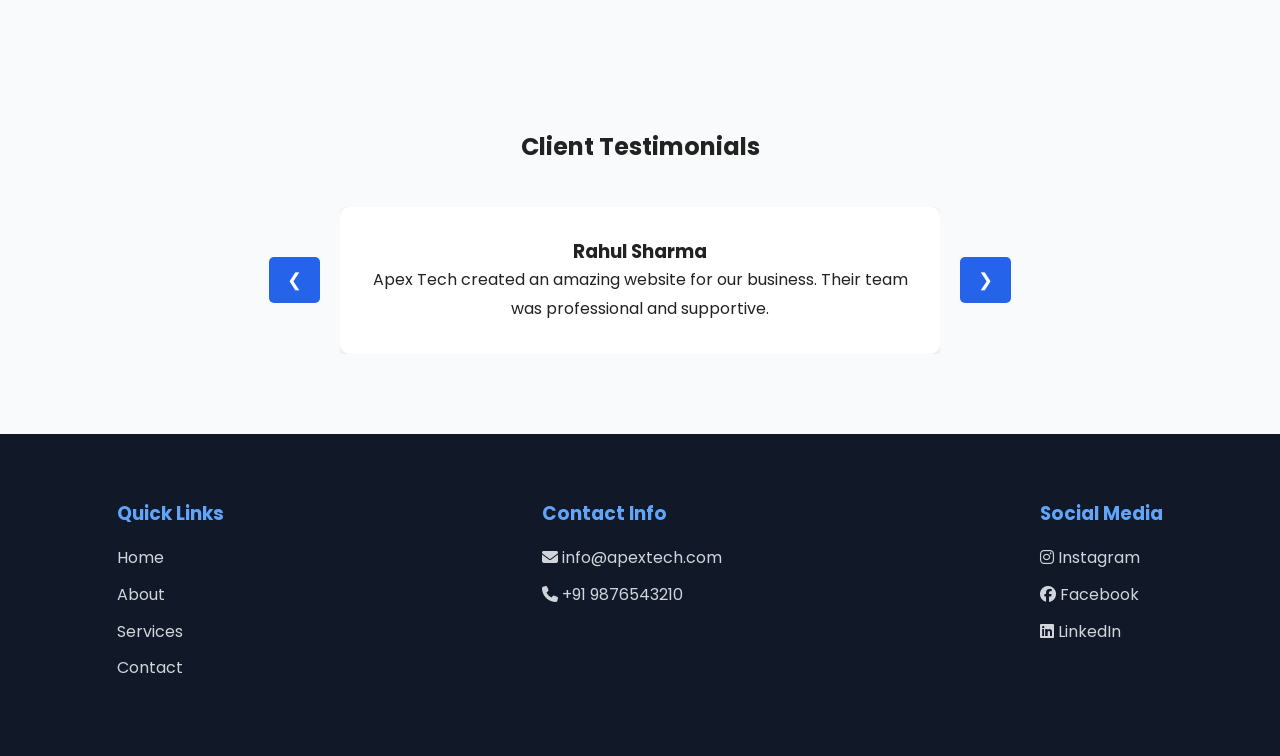
==== commit 9a64e014: "update day" ====
--- a/index.html
+++ b/index.html
@@ -19,6 +19,7 @@
   </head>
 
   <body>
+   
     <!-- Navbar Start -->
     <nav class="navbar">
       <div class="logo">
@@ -57,25 +58,28 @@
         </div>
 
         <div class="hero-stats">
-          <div class="stat-box">
-            <h2>150+</h2>
-            <p>Projects</p>
-          </div>
-
-          <div class="stat-box">
-            <h2>120+</h2>
-            <p>Happy Clients</p>
-          </div>
-
-          <div class="stat-box">
-            <h2>5+</h2>
-            <p>Years Experience</p>
-          </div>
-
-          <div class="stat-box">
-            <h2>24/7</h2>
-            <p>Support</p>
-          </div>
+
+    <div class="stat-box">
+        <h2 class="counter" data-target="150">0</h2>
+        <p>Projects</p>
+    </div>
+
+    <div class="stat-box">
+        <h2 class="counter" data-target="120">0</h2>
+        <p>Happy Clients</p>
+    </div>
+
+    <div class="stat-box">
+        <h2 class="counter" data-target="5">0</h2>
+        <p>Years Experience</p>
+    </div>
+
+    <div class="stat-box">
+        <h2>24/7</h2>
+        <p>Support</p>
+    </div>
+
+</div>
         </div>
       </div>
     </section>
@@ -177,10 +181,10 @@
       <div class="footer-section">
         <h3>Quick Links</h3>
 
-        <p>Home</p>
-        <p>About</p>
-        <p>Services</p>
-        <p>Contact</p>
+        <p><a href="index.html">Home</a></p>
+        <p><a href="about.html">About</a></p>
+        <p><a href="services.html">Services</a></p>
+        <p><a href="contact.html">Contact</a></p>
       </div>
 
       <!-- Contact Information -->
--- a/css/style.css
+++ b/css/style.css
@@ -92,7 +92,15 @@
   cursor: pointer;
   transition: 0.3s;
 }
-
+.footer-section a {
+  text-decoration: none;
+  color: #d1d5db;
+  transition: 0.3s ease;
+}
+
+.footer-section a:hover {
+  color: white;
+}
 .footer-section p:hover {
   color: white;
 }
@@ -520,21 +528,6 @@
 p {
   line-height: 1.8;
 }
-.hero-buttons {
-  flex-direction: column;
-
-  align-items: center;
-}
-
-.hero-stats {
-  gap: 20px;
-}
-
-.stat-box {
-  width: 100%;
-
-  max-width: 220px;
-}
 
 /* Hamburger Menu */
 
@@ -575,9 +568,14 @@
   .nav-links.active {
     display: flex;
     flex-direction: column;
+    position: absolute;
+    top: 75px;
+    left: 0;
     width: 100%;
-    text-align: center;
-    margin-top: 15px;
+    background: #ffffff;
+    padding: 20px 0;
+    box-shadow: 0 10px 20px rgba(0, 0, 0, 0.1);
+    z-index: 999;
   }
 }
 
@@ -652,6 +650,7 @@
 @media (max-width: 768px) {
   .slider {
     width: 100%;
+    max-width: 350px;
   }
 }
 /* Scroll To Top */
@@ -744,3 +743,117 @@
 .answer.active {
   display: block;
 }
+@media (max-width: 768px) {
+  .hero {
+    height: auto;
+    padding: 100px 20px 60px;
+
+    background-size: cover;
+    background-position: center;
+    background-repeat: no-repeat;
+  }
+
+  .hero-content {
+    width: 100%;
+    padding: 0 15px;
+  }
+
+  .hero-content h1 {
+    font-size: 48px;
+    line-height: 1.2;
+    word-break: break-word;
+  }
+
+  .hero-content p {
+    width: 100%;
+    max-width: 100%;
+  }
+  .hero-buttons {
+    flex-direction: column;
+    align-items: center;
+    gap: 15px;
+  }
+
+  .hero-stats {
+    display: grid;
+    grid-template-columns: repeat(2, 1fr);
+    gap: 15px;
+    width: 100%;
+    margin-top: 40px;
+  }
+
+  .stat-box {
+    width: 100%;
+    height: 170px;
+  }
+
+  .stat-box h2 {
+    font-size: 24px;
+  }
+
+  .stat-box p {
+    font-size: 14px;
+  }
+
+  .about,
+  .contact-section {
+    flex-direction: column;
+  }
+
+  .team-grid,
+  .service-grid {
+    grid-template-columns: 1fr;
+  }
+
+  .footer {
+    text-align: center;
+  }
+
+  .footer-section {
+    width: 100%;
+  }
+}
+/* Mouse Spotlight */
+
+.spotlight {
+  position: fixed;
+
+  width: 350px;
+  height: 350px;
+
+  border-radius: 50%;
+
+  pointer-events: none;
+
+  background: radial-gradient(
+    circle,
+    rgba(37, 99, 235, 0.28) 0%,
+    rgba(37, 99, 235, 0.1) 40%,
+    rgba(37, 99, 235, 0) 75%
+  );
+
+  transform: translate(-50%, -50%);
+
+  z-index: 1;
+
+  transition: transform 0.05s linear;
+
+  filter: blur(20px);
+}
+
+body {
+  position: relative;
+}
+
+.navbar,
+.hero,
+.about,
+.services,
+.team,
+.process,
+.contact-section,
+.footer {
+  position: relative;
+
+  z-index: 2;
+}
